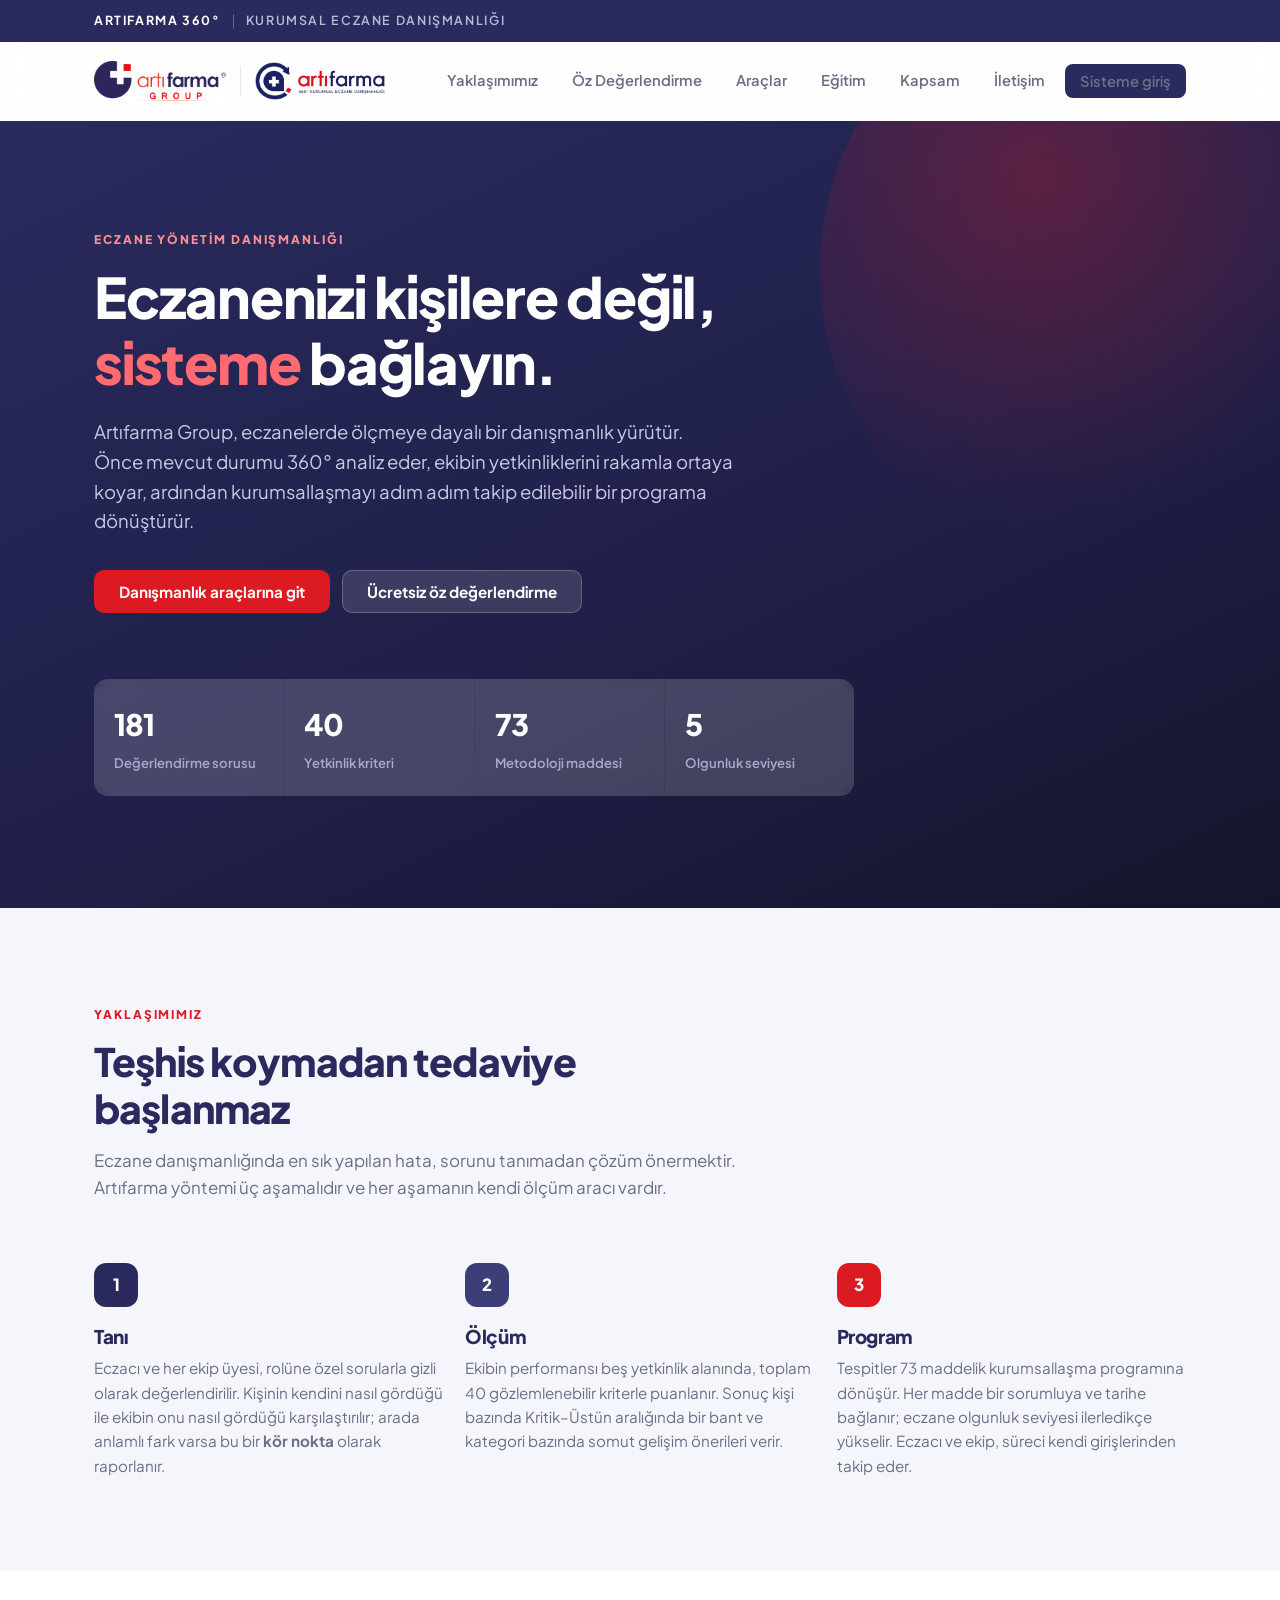
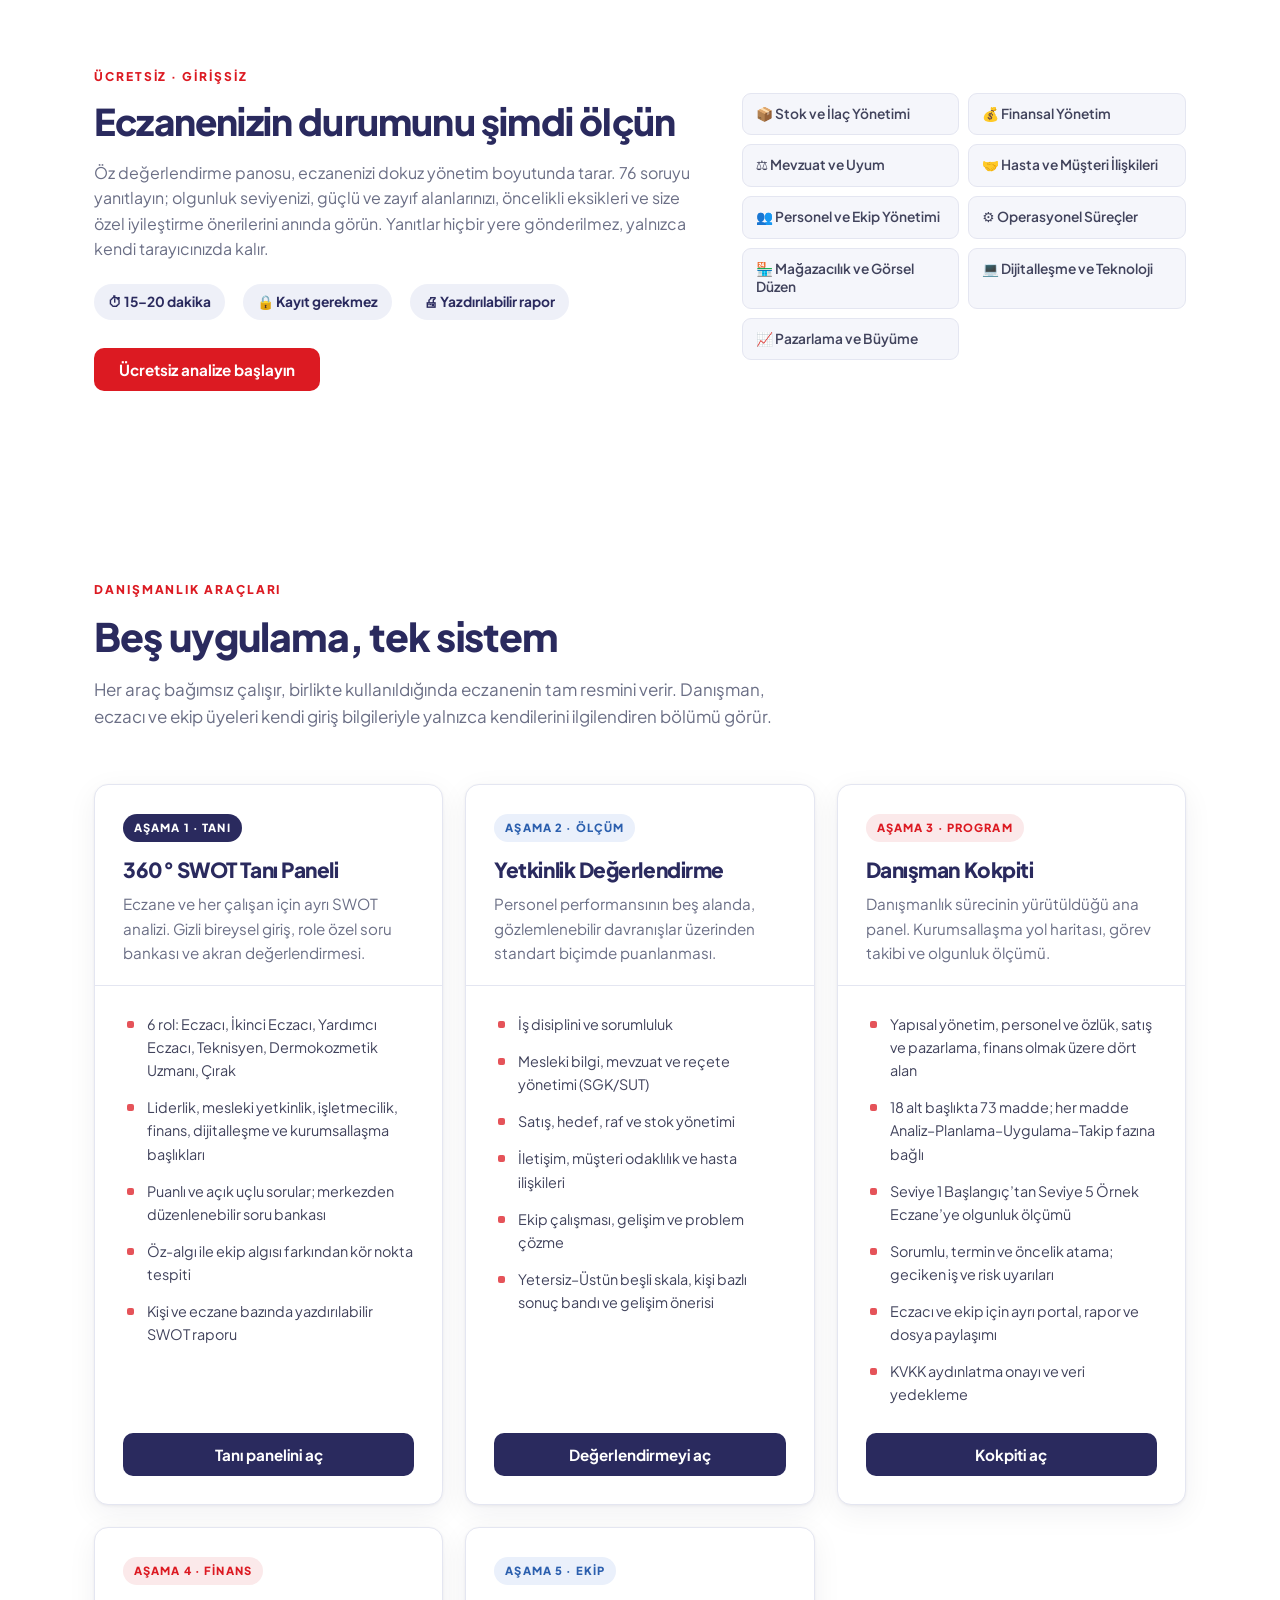
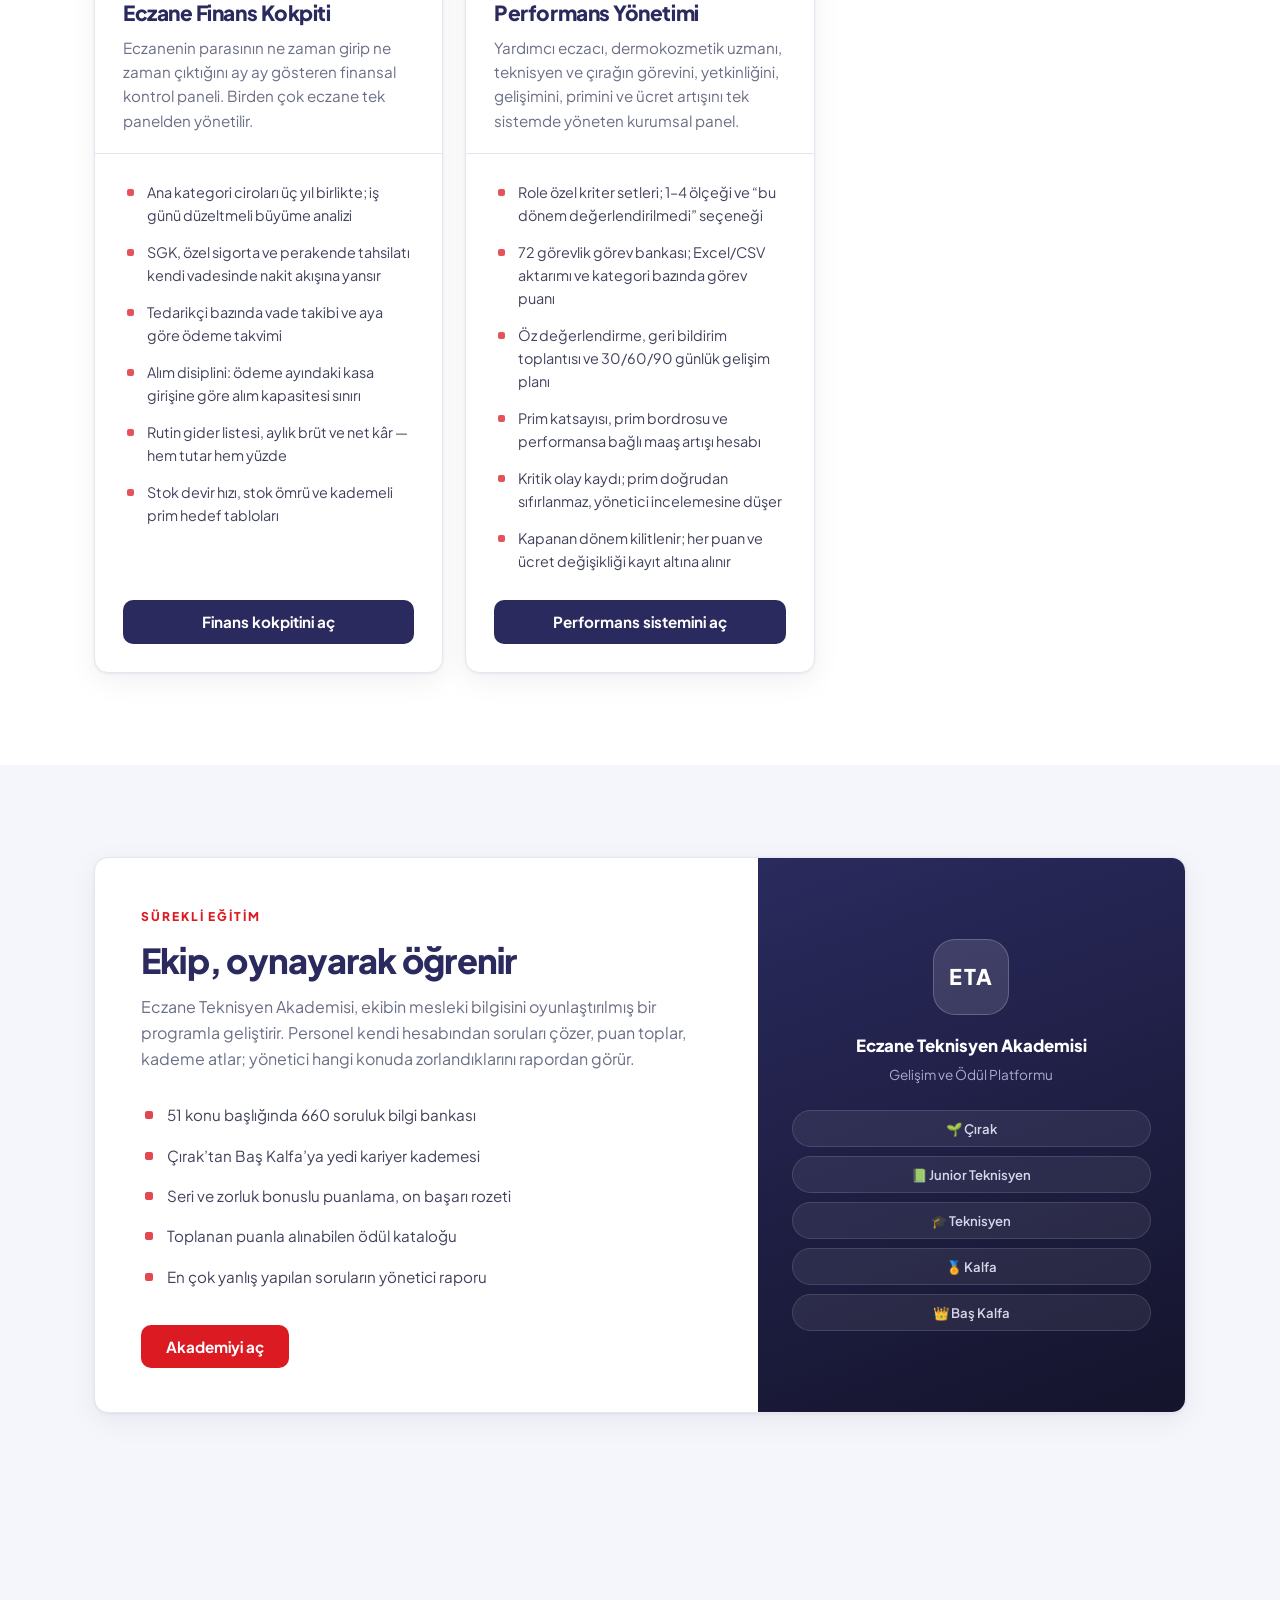
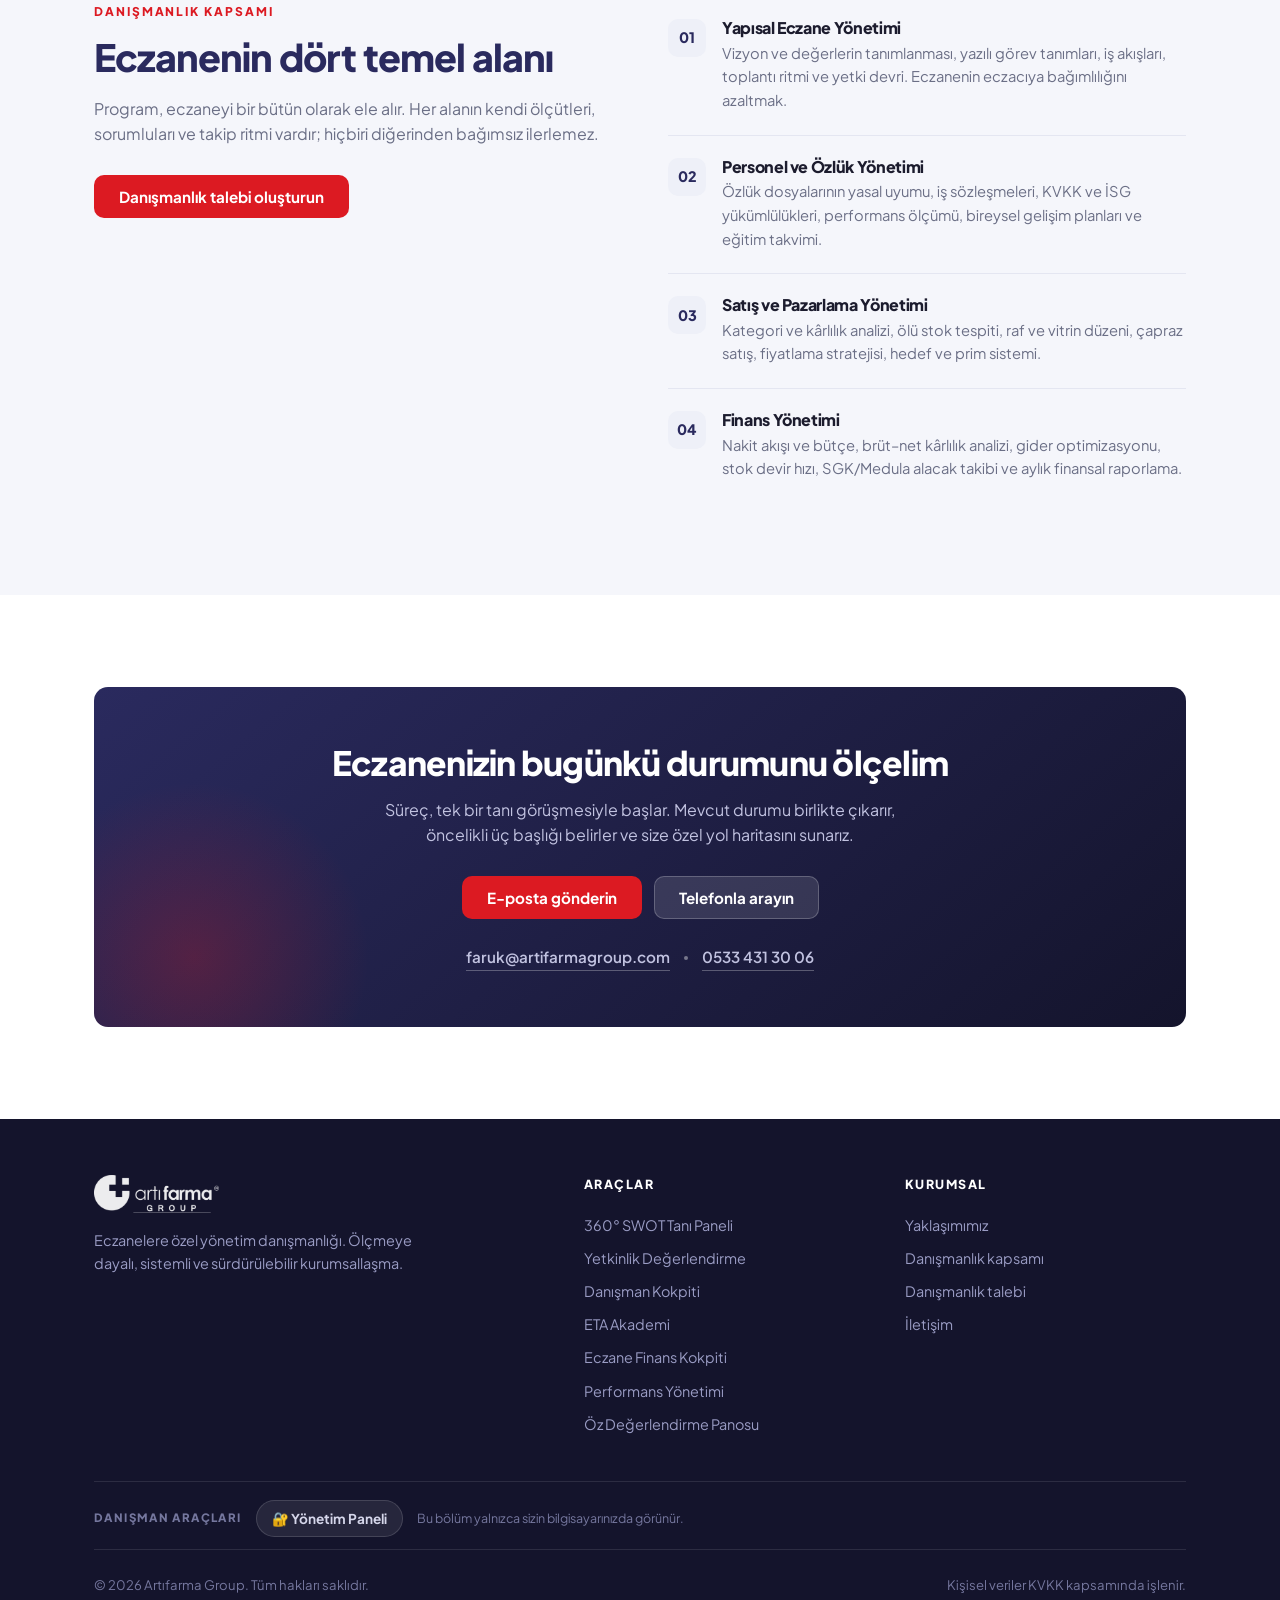
==== index.html @ d16b3c1a "Artifarma Group — yayin surumu Co-Authored-By: Claude Opus 5 (1M context) <noreply@anthropic.com>" ====
<!DOCTYPE html>
<html lang="tr">
<head>
<meta charset="UTF-8">
<meta name="viewport" content="width=device-width, initial-scale=1.0">
<title>Artıfarma Group — Eczane Yönetim Danışmanlığı</title>
<meta name="description" content="Eczanelere özel yönetim danışmanlığı: 360° tanı, personel yetkinlik ölçümü ve 73 maddelik kurumsallaşma programı. Ölçülebilir, sistemli, sürdürülebilir.">
<link rel="icon" href="assets/logo.png">
<link rel="preconnect" href="https://fonts.googleapis.com">
<link rel="preconnect" href="https://fonts.gstatic.com" crossorigin>
<link href="https://fonts.googleapis.com/css2?family=Plus+Jakarta+Sans:wght@400;500;600;700;800&display=swap" rel="stylesheet">
<link rel="stylesheet" href="assets/theme.css">
</head>
<body>

<!-- ======================= PROGRAM ŞERİDİ ======================= -->
<div class="brandstrip">
  <div class="wrap">
    <span class="bs-mark" data-af="serit.ad">ARTIFARMA 360°</span>
    <span class="bs-sep"></span>
    <span class="bs-name" data-af="serit.alt">Kurumsal Eczane Danışmanlığı</span>
  </div>
</div>

<!-- ======================= BAŞLIK ======================= -->
<header class="site-header" id="siteHeader">
  <div class="wrap">
    <nav class="nav">
      <a href="index.html" class="nav-logo" aria-label="Artıfarma Group ana sayfa">
        <img src="assets/logo.png" alt="Artıfarma Group" class="nav-logo-ana">
        <span class="nav-logo-ayrac"></span>
        <img src="assets/logo360.png" alt="Artıfarma 360° Kurumsal Eczane Danışmanlığı"
             class="nav-logo-360"
             onerror="this.previousElementSibling.remove();this.remove()">
      </a>
      <button class="nav-toggle" id="navToggle" aria-label="Menüyü aç" aria-expanded="false">☰</button>
      <div class="nav-links" id="navLinks">
        <a href="#yaklasim">Yaklaşımımız</a>
        <a href="#analiz">Öz Değerlendirme</a>
        <a href="#araclar">Araçlar</a>
        <a href="#egitim">Eğitim</a>
        <a href="#kapsam">Kapsam</a>
        <a href="#iletisim">İletişim</a>
        <a href="#araclar" class="btn btn-navy btn-sm">Sisteme giriş</a>
      </div>
    </nav>
  </div>
</header>

<!-- ======================= KAHRAMAN ======================= -->
<div class="hero">
  <div class="wrap">
    <div class="hero-inner">
      <span class="eyebrow" data-af="hero.ustyazi">Eczane Yönetim Danışmanlığı</span>
      <h1><span data-af="hero.satir1">Eczanenizi kişilere değil,</span><br><em data-af="hero.vurgu">sisteme</em> <span data-af="hero.satir2">bağlayın.</span></h1>
      <p class="lead" data-af="hero.aciklama">
        Artıfarma Group, eczanelerde ölçmeye dayalı bir danışmanlık yürütür.
        Önce mevcut durumu 360° analiz eder, ekibin yetkinliklerini rakamla ortaya koyar,
        ardından kurumsallaşmayı adım adım takip edilebilir bir programa dönüştürür.
      </p>
      <div class="hero-actions">
        <a href="#araclar" class="btn btn-primary" data-af="hero.btn1">Danışmanlık araçlarına git</a>
        <a href="analiz.html" class="btn btn-onDark" data-af="hero.btn2">Ücretsiz öz değerlendirme</a>
      </div>

      <div class="hero-stats">
        <div class="hero-stat"><b data-af="rakam1.sayi">181</b><span data-af="rakam1.etiket">Değerlendirme sorusu</span></div>
        <div class="hero-stat"><b data-af="rakam2.sayi">40</b><span data-af="rakam2.etiket">Yetkinlik kriteri</span></div>
        <div class="hero-stat"><b data-af="rakam3.sayi">73</b><span data-af="rakam3.etiket">Metodoloji maddesi</span></div>
        <div class="hero-stat"><b data-af="rakam4.sayi">5</b><span data-af="rakam4.etiket">Olgunluk seviyesi</span></div>
      </div>
    </div>
  </div>
</div>

<!-- ======================= YAKLAŞIM ======================= -->
<section id="yaklasim">
  <div class="wrap">
    <div class="sec-head">
      <span class="eyebrow" data-af="yaklasim.ustyazi">Yaklaşımımız</span>
      <h2 data-af="yaklasim.baslik">Teşhis koymadan tedaviye başlanmaz</h2>
      <p data-af="yaklasim.aciklama">
        Eczane danışmanlığında en sık yapılan hata, sorunu tanımadan çözüm önermektir.
        Artıfarma yöntemi üç aşamalıdır ve her aşamanın kendi ölçüm aracı vardır.
      </p>
    </div>

    <div class="grid g3">
      <div class="phase">
        <div class="phase-num">1</div>
        <h3 data-af="asama1.baslik">Tanı</h3>
        <p data-af="asama1.metin">
          Eczacı ve her ekip üyesi, rolüne özel sorularla gizli olarak değerlendirilir.
          Kişinin kendini nasıl gördüğü ile ekibin onu nasıl gördüğü karşılaştırılır;
          arada anlamlı fark varsa bu bir <strong>kör nokta</strong> olarak raporlanır.
        </p>
      </div>
      <div class="phase">
        <div class="phase-num">2</div>
        <h3 data-af="asama2.baslik">Ölçüm</h3>
        <p data-af="asama2.metin">
          Ekibin performansı beş yetkinlik alanında, toplam 40 gözlemlenebilir kriterle
          puanlanır. Sonuç kişi bazında Kritik–Üstün aralığında bir bant ve
          kategori bazında somut gelişim önerileri verir.
        </p>
      </div>
      <div class="phase">
        <div class="phase-num">3</div>
        <h3 data-af="asama3.baslik">Program</h3>
        <p data-af="asama3.metin">
          Tespitler 73 maddelik kurumsallaşma programına dönüşür. Her madde bir sorumluya
          ve tarihe bağlanır; eczane olgunluk seviyesi ilerledikçe yükselir.
          Eczacı ve ekip, süreci kendi girişlerinden takip eder.
        </p>
      </div>
    </div>
  </div>
</section>

<!-- ======================= ÖZ DEĞERLENDİRME ======================= -->
<section id="analiz" class="sec-tint">
  <div class="wrap">
    <div class="selftest">
      <div class="st-copy">
        <span class="eyebrow" data-af="analiz.ustyazi">Ücretsiz · Girişsiz</span>
        <h2 data-af="analiz.baslik">Eczanenizin durumunu şimdi ölçün</h2>
        <p data-af="analiz.aciklama">
          Öz değerlendirme panosu, eczanenizi dokuz yönetim boyutunda tarar.
          76 soruyu yanıtlayın; olgunluk seviyenizi, güçlü ve zayıf alanlarınızı,
          öncelikli eksikleri ve size özel iyileştirme önerilerini anında görün.
          Yanıtlar hiçbir yere gönderilmez, yalnızca kendi tarayıcınızda kalır.
        </p>
        <div class="st-meta">
          <span data-af="analiz.sure">⏱ 15–20 dakika</span>
          <span data-af="analiz.kayit">🔒 Kayıt gerekmez</span>
          <span data-af="analiz.cikti">🖨 Yazdırılabilir rapor</span>
        </div>
        <a href="analiz.html" class="btn btn-primary" data-af="analiz.btn">Ücretsiz analize başlayın</a>
      </div>
      <div class="st-domains" data-af-list="analiz.boyutlar">
        <li>📦 Stok ve İlaç Yönetimi</li>
        <li>💰 Finansal Yönetim</li>
        <li>⚖️ Mevzuat ve Uyum</li>
        <li>🤝 Hasta ve Müşteri İlişkileri</li>
        <li>👥 Personel ve Ekip Yönetimi</li>
        <li>⚙️ Operasyonel Süreçler</li>
        <li>🏪 Mağazacılık ve Görsel Düzen</li>
        <li>💻 Dijitalleşme ve Teknoloji</li>
        <li>📈 Pazarlama ve Büyüme</li>
      </div>
    </div>
  </div>
</section>

<!-- ======================= ARAÇLAR ======================= -->
<section id="araclar" class="sec-tint">
  <div class="wrap">
    <div class="sec-head">
      <span class="eyebrow" data-af="araclar.ustyazi">Danışmanlık Araçları</span>
      <h2 data-af="araclar.baslik">Beş uygulama, tek sistem</h2>
      <p data-af="araclar.aciklama">
        Her araç bağımsız çalışır, birlikte kullanıldığında eczanenin tam resmini verir.
        Danışman, eczacı ve ekip üyeleri kendi giriş bilgileriyle yalnızca kendilerini
        ilgilendiren bölümü görür.
      </p>
    </div>

    <div class="grid g3">

      <!-- 1 -->
      <article class="card card-hover tool">
        <div class="tool-top">
          <span class="tool-badge diag" data-af="arac1.rozet">Aşama 1 · Tanı</span>
          <h3 data-af="arac1.baslik">360° SWOT Tanı Paneli</h3>
          <p data-af="arac1.aciklama">
            Eczane ve her çalışan için ayrı SWOT analizi. Gizli bireysel giriş,
            role özel soru bankası ve akran değerlendirmesi.
          </p>
        </div>
        <ul class="tool-list" data-af-list="arac1.maddeler">
          <li>6 rol: Eczacı, İkinci Eczacı, Yardımcı Eczacı, Teknisyen, Dermokozmetik Uzmanı, Çırak</li>
          <li>Liderlik, mesleki yetkinlik, işletmecilik, finans, dijitalleşme ve kurumsallaşma başlıkları</li>
          <li>Puanlı ve açık uçlu sorular; merkezden düzenlenebilir soru bankası</li>
          <li>Öz-algı ile ekip algısı farkından kör nokta tespiti</li>
          <li>Kişi ve eczane bazında yazdırılabilir SWOT raporu</li>
        </ul>
        <div class="tool-foot">
          <a href="swot.html" class="btn btn-navy" data-af="arac1.btn">Tanı panelini aç</a>
        </div>
      </article>

      <!-- 2 -->
      <article class="card card-hover tool">
        <div class="tool-top">
          <span class="tool-badge meas" data-af="arac2.rozet">Aşama 2 · Ölçüm</span>
          <h3 data-af="arac2.baslik">Yetkinlik Değerlendirme</h3>
          <p data-af="arac2.aciklama">
            Personel performansının beş alanda, gözlemlenebilir davranışlar üzerinden
            standart biçimde puanlanması.
          </p>
        </div>
        <ul class="tool-list" data-af-list="arac2.maddeler">
          <li>İş disiplini ve sorumluluk</li>
          <li>Mesleki bilgi, mevzuat ve reçete yönetimi (SGK/SUT)</li>
          <li>Satış, hedef, raf ve stok yönetimi</li>
          <li>İletişim, müşteri odaklılık ve hasta ilişkileri</li>
          <li>Ekip çalışması, gelişim ve problem çözme</li>
          <li>Yetersiz–Üstün beşli skala, kişi bazlı sonuç bandı ve gelişim önerisi</li>
        </ul>
        <div class="tool-foot">
          <a href="yetkinlik.html" class="btn btn-navy" data-af="arac2.btn">Değerlendirmeyi aç</a>
        </div>
      </article>

      <!-- 3 -->
      <article class="card card-hover tool">
        <div class="tool-top">
          <span class="tool-badge prog" data-af="arac3.rozet">Aşama 3 · Program</span>
          <h3 data-af="arac3.baslik">Danışman Kokpiti</h3>
          <p data-af="arac3.aciklama">
            Danışmanlık sürecinin yürütüldüğü ana panel. Kurumsallaşma yol haritası,
            görev takibi ve olgunluk ölçümü.
          </p>
        </div>
        <ul class="tool-list" data-af-list="arac3.maddeler">
          <li>Yapısal yönetim, personel ve özlük, satış ve pazarlama, finans olmak üzere dört alan</li>
          <li>18 alt başlıkta 73 madde; her madde Analiz–Planlama–Uygulama–Takip fazına bağlı</li>
          <li>Seviye 1 Başlangıç’tan Seviye 5 Örnek Eczane’ye olgunluk ölçümü</li>
          <li>Sorumlu, termin ve öncelik atama; geciken iş ve risk uyarıları</li>
          <li>Eczacı ve ekip için ayrı portal, rapor ve dosya paylaşımı</li>
          <li>KVKK aydınlatma onayı ve veri yedekleme</li>
        </ul>
        <div class="tool-foot">
          <a href="program.html" class="btn btn-navy" data-af="arac3.btn">Kokpiti aç</a>
        </div>
      </article>

      <!-- 4 -->
      <article class="card card-hover tool">
        <div class="tool-top">
          <span class="tool-badge prog" data-af="arac4.rozet">Aşama 4 · Finans</span>
          <h3 data-af="arac4.baslik">Eczane Finans Kokpiti</h3>
          <p data-af="arac4.aciklama">
            Eczanenin parasının ne zaman girip ne zaman çıktığını ay ay gösteren
            finansal kontrol paneli. Birden çok eczane tek panelden yönetilir.
          </p>
        </div>
        <ul class="tool-list" data-af-list="arac4.maddeler">
          <li>Ana kategori ciroları üç yıl birlikte; iş günü düzeltmeli büyüme analizi</li>
          <li>SGK, özel sigorta ve perakende tahsilatı kendi vadesinde nakit akışına yansır</li>
          <li>Tedarikçi bazında vade takibi ve aya göre ödeme takvimi</li>
          <li>Alım disiplini: ödeme ayındaki kasa girişine göre alım kapasitesi sınırı</li>
          <li>Rutin gider listesi, aylık brüt ve net kâr — hem tutar hem yüzde</li>
          <li>Stok devir hızı, stok ömrü ve kademeli prim hedef tabloları</li>
        </ul>
        <div class="tool-foot">
          <a href="finans.html" class="btn btn-navy" data-af="arac4.btn">Finans kokpitini aç</a>
        </div>
      </article>

      <!-- 5 -->
      <article class="card card-hover tool">
        <div class="tool-top">
          <span class="tool-badge meas" data-af="arac5.rozet">Aşama 5 · Ekip</span>
          <h3 data-af="arac5.baslik">Performans Yönetimi</h3>
          <p data-af="arac5.aciklama">
            Yardımcı eczacı, dermokozmetik uzmanı, teknisyen ve çırağın görevini, yetkinliğini,
            gelişimini, primini ve ücret artışını tek sistemde yöneten kurumsal panel.
          </p>
        </div>
        <ul class="tool-list" data-af-list="arac5.maddeler">
          <li>Role özel kriter setleri; 1–4 ölçeği ve “bu dönem değerlendirilmedi” seçeneği</li>
          <li>72 görevlik görev bankası; Excel/CSV aktarımı ve kategori bazında görev puanı</li>
          <li>Öz değerlendirme, geri bildirim toplantısı ve 30/60/90 günlük gelişim planı</li>
          <li>Prim katsayısı, prim bordrosu ve performansa bağlı maaş artışı hesabı</li>
          <li>Kritik olay kaydı; prim doğrudan sıfırlanmaz, yönetici incelemesine düşer</li>
          <li>Kapanan dönem kilitlenir; her puan ve ücret değişikliği kayıt altına alınır</li>
        </ul>
        <div class="tool-foot">
          <a href="performans.html" class="btn btn-navy" data-af="arac5.btn">Performans sistemini aç</a>
        </div>
      </article>

    </div>
  </div>
</section>

<!-- ======================= EĞİTİM ======================= -->
<section id="egitim">
  <div class="wrap">
    <div class="edu">
      <div class="edu-main">
        <span class="eyebrow" data-af="egitim.ustyazi">Sürekli Eğitim</span>
        <h2 data-af="egitim.baslik">Ekip, oynayarak öğrenir</h2>
        <p data-af="egitim.aciklama">
          Eczane Teknisyen Akademisi, ekibin mesleki bilgisini oyunlaştırılmış bir
          programla geliştirir. Personel kendi hesabından soruları çözer, puan toplar,
          kademe atlar; yönetici hangi konuda zorlandıklarını rapordan görür.
        </p>
        <ul class="edu-list" data-af-list="egitim.maddeler">
          <li>51 konu başlığında 660 soruluk bilgi bankası</li>
          <li>Çırak’tan Baş Kalfa’ya yedi kariyer kademesi</li>
          <li>Seri ve zorluk bonuslu puanlama, on başarı rozeti</li>
          <li>Toplanan puanla alınabilen ödül kataloğu</li>
          <li>En çok yanlış yapılan soruların yönetici raporu</li>
        </ul>
        <a href="egitim.html" class="btn btn-primary" data-af="egitim.btn">Akademiyi aç</a>
      </div>
      <div class="edu-side">
        <div class="edu-badge">ETA</div>
        <div class="edu-name" data-af="egitim.kutuBaslik">Eczane Teknisyen Akademisi</div>
        <div class="edu-sub" data-af="egitim.kutuAlt">Gelişim ve Ödül Platformu</div>
        <div class="edu-levels">
          <span>🌱 Çırak</span><span>📗 Junior Teknisyen</span><span>🎓 Teknisyen</span>
          <span>🏅 Kalfa</span><span>👑 Baş Kalfa</span>
        </div>
      </div>
    </div>
  </div>
</section>

<!-- ======================= KAPSAM ======================= -->
<section id="kapsam">
  <div class="wrap">
    <div class="grid g2" style="gap:56px;align-items:start">
      <div>
        <span class="eyebrow" data-af="kapsam.ustyazi">Danışmanlık Kapsamı</span>
        <h2 style="font-size:clamp(1.8rem,3.4vw,2.35rem);color:var(--navy);margin-bottom:16px" data-af="kapsam.baslik">
          Eczanenin dört temel alanı
        </h2>
        <p style="color:var(--muted);margin-bottom:28px" data-af="kapsam.aciklama">
          Program, eczaneyi bir bütün olarak ele alır. Her alanın kendi ölçütleri,
          sorumluları ve takip ritmi vardır; hiçbiri diğerinden bağımsız ilerlemez.
        </p>
        <a href="iletisim.html" class="btn btn-primary" data-af="kapsam.btn">Danışmanlık talebi oluşturun</a>
      </div>

      <div>
        <div class="scope">
          <div class="scope-mark">01</div>
          <div>
            <h4 data-af="alan1.baslik">Yapısal Eczane Yönetimi</h4>
            <p data-af="alan1.metin">Vizyon ve değerlerin tanımlanması, yazılı görev tanımları, iş akışları,
               toplantı ritmi ve yetki devri. Eczanenin eczacıya bağımlılığını azaltmak.</p>
          </div>
        </div>
        <div class="scope">
          <div class="scope-mark">02</div>
          <div>
            <h4 data-af="alan2.baslik">Personel ve Özlük Yönetimi</h4>
            <p data-af="alan2.metin">Özlük dosyalarının yasal uyumu, iş sözleşmeleri, KVKK ve İSG yükümlülükleri,
               performans ölçümü, bireysel gelişim planları ve eğitim takvimi.</p>
          </div>
        </div>
        <div class="scope">
          <div class="scope-mark">03</div>
          <div>
            <h4 data-af="alan3.baslik">Satış ve Pazarlama Yönetimi</h4>
            <p data-af="alan3.metin">Kategori ve kârlılık analizi, ölü stok tespiti, raf ve vitrin düzeni,
               çapraz satış, fiyatlama stratejisi, hedef ve prim sistemi.</p>
          </div>
        </div>
        <div class="scope">
          <div class="scope-mark">04</div>
          <div>
            <h4 data-af="alan4.baslik">Finans Yönetimi</h4>
            <p data-af="alan4.metin">Nakit akışı ve bütçe, brüt–net kârlılık analizi, gider optimizasyonu,
               stok devir hızı, SGK/Medula alacak takibi ve aylık finansal raporlama.</p>
          </div>
        </div>
      </div>
    </div>
  </div>
</section>

<!-- ======================= İLETİŞİM ======================= -->
<section id="iletisim" class="sec-tint">
  <div class="wrap">
    <div class="cta">
      <h2 data-af="iletisim.baslik">Eczanenizin bugünkü durumunu ölçelim</h2>
      <p data-af="iletisim.metin">
        Süreç, tek bir tanı görüşmesiyle başlar. Mevcut durumu birlikte çıkarır,
        öncelikli üç başlığı belirler ve size özel yol haritasını sunarız.
      </p>
      <div class="hero-actions" style="justify-content:center">
        <a href="mailto:faruk@artifarmagroup.com" class="btn btn-primary" data-af="iletisim.epostaBtn" data-af-mail="iletisim.eposta">E-posta gönderin</a>
        <a href="tel:+905334313006" class="btn btn-onDark" data-af="iletisim.telBtn" data-af-tel="iletisim.telefon">Telefonla arayın</a>
      </div>
      <div class="cta-contact">
        <a href="mailto:faruk@artifarmagroup.com" data-af-mailtext>faruk@artifarmagroup.com</a>
        <span class="dot"></span>
        <a href="tel:+905334313006" data-af-teltext>0533 431 30 06</a>
      </div>
    </div>
  </div>
</section>

<!-- ======================= ALT BİLGİ ======================= -->
<footer class="site-footer">
  <div class="wrap">
    <div class="footer-grid">
      <div>
        <img src="assets/logo.png" alt="Artıfarma Group">
        <p style="max-width:340px" data-af="footer.aciklama">
          Eczanelere özel yönetim danışmanlığı. Ölçmeye dayalı, sistemli ve
          sürdürülebilir kurumsallaşma.
        </p>
      </div>
      <div>
        <h5>Araçlar</h5>
        <ul>
          <li><a href="swot.html">360° SWOT Tanı Paneli</a></li>
          <li><a href="yetkinlik.html">Yetkinlik Değerlendirme</a></li>
          <li><a href="program.html">Danışman Kokpiti</a></li>
          <li><a href="egitim.html">ETA Akademi</a></li>
          <li><a href="finans.html">Eczane Finans Kokpiti</a></li>
          <li><a href="performans.html">Performans Yönetimi</a></li>
          <li><a href="analiz.html">Öz Değerlendirme Panosu</a></li>
        </ul>
      </div>
      <div>
        <h5>Kurumsal</h5>
        <ul>
          <li><a href="#yaklasim">Yaklaşımımız</a></li>
          <li><a href="#kapsam">Danışmanlık kapsamı</a></li>
          <li><a href="iletisim.html">Danışmanlık talebi</a></li>
          <li><a href="#iletisim">İletişim</a></li>
        </ul>
      </div>
    </div>
    <div class="yerel-araclar" id="yerelAraclar" hidden>
      <span>Danışman araçları</span>
      <a href="admin.html">🔐 Yönetim Paneli</a>
      <em>Bu bölüm yalnızca sizin bilgisayarınızda görünür.</em>
    </div>
    <div class="footer-bottom">
      <span>© <span id="yil">2026</span> <span data-af="footer.telif">Artıfarma Group. Tüm hakları saklıdır.</span></span>
      <span data-af="footer.kvkk">Kişisel veriler KVKK kapsamında işlenir.</span>
    </div>
  </div>
</footer>

<script>
  // Sayfa kaydırılınca başlık çubuğuna ince bir çizgi ekle
  var header = document.getElementById('siteHeader');
  var onScroll = function () {
    header.classList.toggle('scrolled', window.scrollY > 10);
  };
  window.addEventListener('scroll', onScroll, { passive: true });
  onScroll();

  // Mobil menü
  var toggle = document.getElementById('navToggle');
  var links = document.getElementById('navLinks');
  toggle.addEventListener('click', function () {
    var open = links.classList.toggle('open');
    toggle.setAttribute('aria-expanded', String(open));
    toggle.textContent = open ? '✕' : '☰';
  });
  links.addEventListener('click', function (e) {
    if (e.target.tagName === 'A') {
      links.classList.remove('open');
      toggle.setAttribute('aria-expanded', 'false');
      toggle.textContent = '☰';
    }
  });

  // Yıl
  document.getElementById('yil').textContent = new Date().getFullYear();

  // Danışman araçları yalnızca yerelde (dosyadan ya da localhost) görünür;
  // yayına gönderilen sitede bu dosyalar bulunmaz.
  var yerel = !location.hostname
    || location.hostname === 'localhost'
    || location.hostname === '127.0.0.1';
  if (yerel) document.getElementById('yerelAraclar').hidden = false;
</script>

</body>
</html>
---- assets/theme.css ----
/* =========================================================
   ARTIFARMA GROUP — Ortak Tasarım Sistemi
   Marka renkleri logodan alınmıştır (lacivert #2A2A5E · kırmızı #DC1A22)
   ========================================================= */

:root{
  /* Marka */
  --navy:#2A2A5E;
  --navy-700:#22224d;
  --navy-900:#14142c;
  --red:#DC1A22;
  --red-700:#b71219;
  --red-tint:#FBE9EA;

  /* Yüzeyler */
  --bg:#F5F6FB;
  --card:#FFFFFF;
  --line:#E4E6F1;
  --tint:#EEF0F8;

  /* Metin */
  --ink:#1c1c2e;
  --muted:#6b6f86;
  --faint:#9a9db4;

  /* Durum */
  --green:#1F9D6B;
  --amber:#E08A0B;

  /* Ölçü */
  --r:14px;
  --r-sm:10px;
  --maxw:1140px;
  --shadow:0 1px 3px rgba(20,20,50,.06), 0 8px 30px rgba(20,20,50,.06);
  --shadow-lg:0 20px 60px rgba(20,20,50,.14);
  --font:'Plus Jakarta Sans', -apple-system, BlinkMacSystemFont, 'Segoe UI', system-ui, sans-serif;
}

*,*::before,*::after{box-sizing:border-box}
html{scroll-behavior:smooth;scroll-padding-top:88px}
body{
  margin:0;
  font-family:var(--font);
  background:var(--bg);
  color:var(--ink);
  font-size:16px;
  line-height:1.6;
  -webkit-font-smoothing:antialiased;
}
img{max-width:100%;display:block}
a{color:inherit;text-decoration:none}
h1,h2,h3,h4{margin:0;font-weight:800;letter-spacing:-.022em;line-height:1.18}
p{margin:0}
ul{margin:0;padding:0;list-style:none}

.wrap{max-width:var(--maxw);margin:0 auto;padding:0 24px}
section{padding:92px 0}
.sec-tint{background:var(--card)}

/* ---------- Tipografi yardımcıları ---------- */
.eyebrow{
  display:inline-block;font-size:.75rem;font-weight:800;letter-spacing:.16em;
  text-transform:uppercase;color:var(--red);margin-bottom:14px;
}
.sec-head{max-width:680px;margin-bottom:54px}
.sec-head h2{font-size:clamp(1.8rem,3.6vw,2.45rem);margin-bottom:16px;color:var(--navy)}
.sec-head p{color:var(--muted);font-size:1.06rem}

/* ---------- Düğmeler ---------- */
.btn{
  display:inline-flex;align-items:center;justify-content:center;gap:9px;
  padding:13px 24px;border-radius:var(--r-sm);
  font-family:inherit;font-weight:700;font-size:.95rem;line-height:1;
  border:1.5px solid transparent;cursor:pointer;transition:.16s ease;
  white-space:nowrap;
}
.btn-primary{background:var(--red);color:#fff}
.btn-primary:hover{background:var(--red-700);transform:translateY(-1px)}
.btn-navy{background:var(--navy);color:#fff}
.btn-navy:hover{background:var(--navy-700);transform:translateY(-1px)}
.btn-line{background:transparent;color:var(--navy);border-color:var(--line)}
.btn-line:hover{border-color:var(--navy)}
.btn-onDark{background:rgba(255,255,255,.12);color:#fff;border-color:rgba(255,255,255,.22)}
.btn-onDark:hover{background:rgba(255,255,255,.2)}
.btn-sm{padding:9px 16px;font-size:.85rem}

/* ---------- Program şeridi (sayfanın en üstü) ---------- */
.brandstrip{background:var(--navy);color:#fff}
.brandstrip .wrap{
  display:flex;align-items:center;gap:12px;
  height:42px;font-size:.78rem;font-weight:700;
}
.brandstrip .bs-mark{letter-spacing:.13em;text-transform:uppercase}
.brandstrip .bs-sep{width:1px;height:15px;background:rgba(255,255,255,.28);flex:none}
.brandstrip .bs-name{
  letter-spacing:.13em;text-transform:uppercase;
  color:#b9bad8;font-weight:600;
}
@media (max-width:560px){
  .brandstrip .wrap{height:auto;padding-top:9px;padding-bottom:9px;font-size:.66rem;gap:9px}
  .brandstrip .bs-sep{display:none}
  .brandstrip .bs-name{letter-spacing:.09em}
}

/* ---------- Başlık / Navigasyon ---------- */
.site-header{
  position:sticky;top:0;z-index:60;
  background:rgba(255,255,255,.9);
  backdrop-filter:blur(14px);
  border-bottom:1px solid transparent;
  transition:.2s;
}
.site-header.scrolled{border-bottom-color:var(--line);box-shadow:0 4px 20px rgba(20,20,50,.05)}
.nav{display:flex;align-items:center;justify-content:space-between;gap:24px;height:78px}
.nav-logo{display:inline-flex;align-items:center;gap:14px}
.nav-logo-ana{height:40px;width:auto}
.nav-logo-ayrac{width:1px;height:30px;background:var(--line);flex:none}
.nav-logo-360{height:38px;width:auto}
.nav-links{display:flex;align-items:center;gap:6px}
.nav-links a{
  padding:9px 14px;border-radius:8px;font-size:.92rem;font-weight:600;color:var(--muted);
  transition:.14s;
}
.nav-links a:hover{color:var(--navy);background:var(--tint)}
.nav-toggle{display:none;width:42px;height:42px;border:none;background:var(--tint);border-radius:10px;
  color:var(--navy);font-size:20px;cursor:pointer;align-items:center;justify-content:center}

/* ---------- Kahraman bölümü ---------- */
.hero{
  background:linear-gradient(155deg,var(--navy) 0%,#20204a 55%,var(--navy-900) 100%);
  color:#fff;position:relative;overflow:hidden;
  padding:104px 0 112px;
}
.hero::after{
  content:"";position:absolute;right:-160px;top:-160px;width:620px;height:620px;border-radius:50%;
  background:radial-gradient(circle at 35% 35%, rgba(220,26,34,.30), transparent 62%);
  pointer-events:none;
}
.hero .wrap{position:relative;z-index:1}
.hero-inner{max-width:760px}
.hero .eyebrow{color:#ff8f93}
.hero h1{font-size:clamp(2.1rem,5vw,3.5rem);margin-bottom:22px}
.hero h1 em{font-style:normal;color:#ff6b70}
.hero p.lead{font-size:1.16rem;color:#c9cae6;max-width:640px;margin-bottom:34px}
.hero-actions{display:flex;gap:12px;flex-wrap:wrap}

.hero-stats{
  display:grid;grid-template-columns:repeat(4,1fr);gap:1px;
  margin-top:66px;background:rgba(255,255,255,.14);
  border-radius:var(--r);overflow:hidden;
}
.hero-stat{background:rgba(255,255,255,.04);padding:22px 20px;backdrop-filter:blur(4px)}
.hero-stat b{display:block;font-size:1.85rem;font-weight:800;color:#fff;letter-spacing:-.03em}
.hero-stat span{font-size:.82rem;color:#a9aad0;font-weight:600}

/* ---------- Kartlar ---------- */
.grid{display:grid;gap:22px}
.g2{grid-template-columns:repeat(2,1fr)}
.g3{grid-template-columns:repeat(3,1fr)}
.g4{grid-template-columns:repeat(4,1fr)}

.card{
  background:var(--card);border:1px solid var(--line);border-radius:var(--r);
  padding:30px;box-shadow:var(--shadow);transition:.2s ease;
}
.card-hover:hover{transform:translateY(-3px);box-shadow:var(--shadow-lg);border-color:#d3d6e8}

/* ---------- Aşama (metodoloji) ---------- */
.phase{position:relative;padding-top:8px}
.phase-num{
  width:44px;height:44px;border-radius:12px;background:var(--navy);color:#fff;
  display:flex;align-items:center;justify-content:center;font-weight:800;font-size:1.05rem;
  margin-bottom:18px;
}
.phase:nth-child(2) .phase-num{background:#3d3d78}
.phase:nth-child(3) .phase-num{background:var(--red)}
.phase h3{font-size:1.18rem;margin-bottom:9px;color:var(--navy)}
.phase p{color:var(--muted);font-size:.95rem}

/* ---------- Araç kartları ---------- */
.tool{display:flex;flex-direction:column;height:100%;padding:0;overflow:hidden}
.tool-top{padding:28px 28px 0}
.tool-badge{
  display:inline-flex;align-items:center;gap:7px;font-size:.7rem;font-weight:800;
  letter-spacing:.1em;text-transform:uppercase;padding:5px 11px;border-radius:20px;margin-bottom:16px;
}
.tool-badge.diag{background:var(--navy);color:#fff}
.tool-badge.meas{background:#eaf0fb;color:#2b5fae}
.tool-badge.prog{background:var(--red-tint);color:var(--red)}
.tool h3{font-size:1.3rem;color:var(--navy);margin-bottom:10px}
.tool > .tool-top > p{color:var(--muted);font-size:.95rem;margin-bottom:20px}
.tool-list{border-top:1px solid var(--line);padding:20px 28px;flex:1}
.tool-list li{
  font-size:.9rem;color:#41435c;padding:7px 0 7px 24px;position:relative;
}
.tool-list li::before{
  content:"";position:absolute;left:4px;top:15px;width:7px;height:7px;border-radius:2px;
  background:var(--red);opacity:.75;
}
.tool-foot{padding:0 28px 28px}
.tool-foot .btn{width:100%}

/* ---------- Kapsam listesi ---------- */
.scope{display:flex;align-items:flex-start;gap:16px;padding:22px 0;border-top:1px solid var(--line)}
.scope:first-child{border-top:none}
.scope-mark{
  width:38px;height:38px;border-radius:10px;background:var(--tint);color:var(--navy);
  display:flex;align-items:center;justify-content:center;font-weight:800;font-size:.9rem;flex-shrink:0;
}
.scope h4{font-size:1rem;color:var(--ink);margin-bottom:4px}
.scope p{color:var(--muted);font-size:.92rem}

/* ---------- Öz değerlendirme ---------- */
.selftest{display:grid;grid-template-columns:1.35fr 1fr;gap:48px;align-items:center}
.st-copy h2{font-size:clamp(1.7rem,3.2vw,2.3rem);color:var(--navy);margin-bottom:16px}
.st-copy > p{color:var(--muted);margin-bottom:22px;max-width:56ch}
.st-meta{display:flex;gap:18px;flex-wrap:wrap;margin-bottom:28px}
.st-meta span{font-size:.86rem;font-weight:700;color:var(--navy);background:var(--tint);
  padding:7px 14px;border-radius:20px}
.st-domains{display:grid;grid-template-columns:1fr 1fr;gap:9px;list-style:none}
.st-domains li{
  font-size:.86rem;font-weight:600;color:#41435c;background:var(--bg);
  border:1px solid var(--line);border-radius:9px;padding:11px 13px;line-height:1.35;
}
@media (max-width:860px){
  .selftest{grid-template-columns:1fr;gap:32px}
  .st-domains{grid-template-columns:1fr 1fr}
}
@media (max-width:520px){.st-domains{grid-template-columns:1fr}}

/* ---------- Eğitim bölümü ---------- */
.edu{
  display:grid;grid-template-columns:1.55fr 1fr;gap:0;
  background:var(--card);border:1px solid var(--line);border-radius:var(--r);
  box-shadow:var(--shadow);overflow:hidden;
}
.edu-main{padding:44px 46px}
.edu-main h2{font-size:clamp(1.6rem,3vw,2.15rem);color:var(--navy);margin-bottom:14px}
.edu-main > p{color:var(--muted);margin-bottom:24px;max-width:52ch}
.edu-list{margin-bottom:28px}
.edu-list li{font-size:.95rem;color:#41435c;padding:8px 0 8px 26px;position:relative}
.edu-list li::before{
  content:"";position:absolute;left:4px;top:16px;width:8px;height:8px;border-radius:2px;
  background:var(--red);opacity:.8;
}
.edu-side{
  background:linear-gradient(160deg,var(--navy),var(--navy-900));
  color:#fff;padding:44px 34px;display:flex;flex-direction:column;
  align-items:center;justify-content:center;text-align:center;
}
.edu-badge{
  width:76px;height:76px;border-radius:22px;background:rgba(255,255,255,.12);
  border:1px solid rgba(255,255,255,.2);
  display:flex;align-items:center;justify-content:center;
  font-weight:800;font-size:1.35rem;letter-spacing:.06em;margin-bottom:18px;
}
.edu-name{font-weight:800;font-size:1.05rem;margin-bottom:4px}
.edu-sub{font-size:.85rem;color:#a9aad0;margin-bottom:24px}
.edu-levels{display:flex;flex-direction:column;gap:9px;width:100%}
.edu-levels span{
  background:rgba(255,255,255,.07);border:1px solid rgba(255,255,255,.12);
  border-radius:20px;padding:7px 14px;font-size:.82rem;font-weight:600;color:#d5d6ea;
}
@media (max-width:860px){
  .edu{grid-template-columns:1fr}
  .edu-main{padding:32px 26px}
  .edu-side{padding:34px 26px}
  .edu-levels{flex-direction:row;flex-wrap:wrap;justify-content:center}
}

/* ---------- Çağrı bandı ---------- */
.cta{
  background:linear-gradient(140deg,var(--navy),var(--navy-900));
  border-radius:var(--r);padding:56px 48px;color:#fff;text-align:center;
  position:relative;overflow:hidden;
}
.cta::before{
  content:"";position:absolute;left:-90px;bottom:-120px;width:380px;height:380px;border-radius:50%;
  background:radial-gradient(circle,rgba(220,26,34,.26),transparent 65%);
}
.cta > *{position:relative;z-index:1}
.cta h2{font-size:clamp(1.6rem,3vw,2.1rem);margin-bottom:14px}
.cta p{color:#c1c2e0;max-width:560px;margin:0 auto 28px}

.cta-contact{
  display:flex;align-items:center;justify-content:center;gap:14px;flex-wrap:wrap;
  margin-top:26px;font-size:.95rem;font-weight:600;color:#c1c2e0;
}
.cta-contact a{border-bottom:1px solid rgba(255,255,255,.28);padding-bottom:1px;transition:.15s}
.cta-contact a:hover{color:#fff;border-bottom-color:#fff}
.cta-contact .dot{width:4px;height:4px;border-radius:50%;background:rgba(255,255,255,.4);flex:none}
@media (max-width:480px){.cta-contact .dot{display:none}.cta-contact{gap:8px;flex-direction:column}}

/* ---------- İletişim / talep formu sayfası ---------- */
.form-page{padding:64px 0 88px}
.form-grid{display:grid;grid-template-columns:1fr 1.05fr;gap:56px;align-items:start}
.form-intro h1{font-size:clamp(1.8rem,3.4vw,2.5rem);color:var(--navy);margin-bottom:18px}
.form-intro > p{color:var(--muted);margin-bottom:26px}
.form-points{margin-bottom:30px}
.form-points li{font-size:.95rem;color:#41435c;padding:8px 0 8px 28px;position:relative}
.form-points li::before{
  content:"✓";position:absolute;left:0;top:8px;color:var(--green);font-weight:800;font-size:.95rem;
}
.form-direct{border-top:1px solid var(--line);padding-top:22px;display:flex;flex-direction:column;gap:6px}
.form-direct span{font-size:.8rem;font-weight:700;letter-spacing:.1em;text-transform:uppercase;color:var(--muted)}
.form-direct a{font-weight:700;color:var(--navy);width:fit-content;border-bottom:1px solid var(--line)}
.form-direct a:hover{border-bottom-color:var(--navy)}

.form-card{
  background:var(--card);border:1px solid var(--line);border-radius:var(--r);
  padding:34px 32px;box-shadow:var(--shadow);
}
.gizli{position:absolute;left:-9999px;width:1px;height:1px;overflow:hidden}
.fld{margin-bottom:17px}
.fld-row{display:grid;grid-template-columns:1fr 1fr;gap:16px}
.fld label{display:block;font-size:.78rem;font-weight:700;letter-spacing:.05em;
  text-transform:uppercase;color:var(--muted);margin-bottom:6px}
.fld label b{color:var(--red);font-weight:700}
.fld input,.fld select,.fld textarea{
  width:100%;font-family:inherit;font-size:.95rem;color:var(--ink);
  padding:12px 13px;border:1.5px solid var(--line);border-radius:var(--r-sm);
  background:#fff;transition:.14s;
}
.fld input:focus,.fld select:focus,.fld textarea:focus{outline:none;border-color:var(--navy)}
.fld input:invalid:not(:placeholder-shown){border-color:#e8b4b6}
.fld textarea{resize:vertical;line-height:1.6}
.onay{display:flex;gap:11px;align-items:flex-start;margin:6px 0 22px;cursor:pointer}
.onay input{width:19px;height:19px;margin-top:2px;accent-color:var(--navy);flex:none}
.onay span{font-size:.86rem;color:#41435c;line-height:1.55}
.onay a{color:var(--navy);font-weight:700;border-bottom:1px solid var(--line)}
.btn.genis{width:100%}

.form-durum{margin-top:14px;font-size:.88rem;line-height:1.6}
.form-durum.uyari{
  background:#fdf6e6;border:1px solid #f0e0b5;color:#7a5c06;
  border-radius:var(--r-sm);padding:14px 16px;
}
.yedek-dugmeler{display:flex;gap:10px;flex-wrap:wrap;margin-top:14px}
.sonuc{text-align:center;padding:26px 10px}
.sonuc-ikon{
  width:58px;height:58px;border-radius:50%;background:#e9f7f0;color:var(--green);
  display:flex;align-items:center;justify-content:center;font-size:1.7rem;font-weight:800;
  margin:0 auto 18px;
}
.sonuc h3{font-size:1.3rem;color:var(--navy);margin-bottom:8px}
.sonuc p{color:var(--muted);margin-bottom:22px}

.kvkk-kutu{
  margin-top:52px;background:var(--card);border:1px solid var(--line);
  border-radius:var(--r);padding:28px 30px;scroll-margin-top:100px;
}
.kvkk-kutu h3{font-size:1rem;color:var(--navy);margin-bottom:10px}
.kvkk-kutu p{color:var(--muted);font-size:.9rem;line-height:1.7}
.kvkk-kutu a{color:var(--navy);font-weight:600;border-bottom:1px solid var(--line)}

@media (max-width:900px){
  .form-grid{grid-template-columns:1fr;gap:38px}
}
@media (max-width:520px){
  .fld-row{grid-template-columns:1fr;gap:0}
  .form-card{padding:26px 22px}
}

/* ---------- Alt bilgi ---------- */
.site-footer{background:var(--navy-900);color:#9a9cc4;padding:56px 0 32px;font-size:.9rem}
.footer-grid{display:grid;grid-template-columns:1.6fr 1fr 1fr;gap:40px;margin-bottom:40px}
.site-footer img{height:38px;margin-bottom:16px;filter:brightness(0) invert(1);opacity:.92}
.site-footer h5{color:#fff;font-size:.78rem;letter-spacing:.12em;text-transform:uppercase;margin:0 0 14px;font-weight:800}
.site-footer li{padding:5px 0}
.site-footer a:hover{color:#fff}
.yerel-araclar{
  display:flex;align-items:center;gap:14px;flex-wrap:wrap;
  border-top:1px solid rgba(255,255,255,.1);padding:18px 0 4px;margin-bottom:8px;
  font-size:.85rem;
}
.yerel-araclar > span{font-size:.72rem;font-weight:800;letter-spacing:.12em;
  text-transform:uppercase;color:#75779e}
.yerel-araclar a{
  background:rgba(255,255,255,.08);border:1px solid rgba(255,255,255,.14);
  border-radius:20px;padding:7px 15px;font-weight:700;color:#d5d6ea;transition:.14s;
}
.yerel-araclar a:hover{background:rgba(255,255,255,.16);color:#fff}
.yerel-araclar em{font-style:normal;font-size:.78rem;color:#75779e}

.footer-bottom{
  border-top:1px solid rgba(255,255,255,.1);padding-top:24px;
  display:flex;justify-content:space-between;gap:16px;flex-wrap:wrap;font-size:.82rem;color:#75779e;
}

/* Not: araç sayfalarındaki "Araçlar" dönüş düğmesinin stili
   assets/core.js içine gömülüdür (CSS çakışmasını önlemek için). */

/* ---------- Duyarlılık ---------- */
@media (max-width:960px){
  .g3,.g4{grid-template-columns:repeat(2,1fr)}
  .hero-stats{grid-template-columns:repeat(2,1fr)}
  .footer-grid{grid-template-columns:1fr 1fr}
}
/* ---------- Dokunmatik hedefler ----------
   Parmakla kullanımda bağlantıların en az ~44px yüksekliğinde olması gerekir;
   masaüstünde satır aralığını bozmamak için yalnızca küçük ekranlarda uygulanır. */
@media (hover:none), (max-width:720px){
  .site-footer li a,
  .footer-bottom a,
  .yerel-araclar a,
  .form-direct a,
  .onay a,
  .kvkk-kutu a,
  .cta-contact a{
    display:inline-flex;align-items:center;min-height:44px;
  }
  .site-footer li{padding:0}
  .nav-links a{min-height:44px}
  .tool-list li,.edu-list li,.form-points li{padding-top:9px;padding-bottom:9px}
}

@media (max-width:720px){
  section{padding:64px 0}
  .nav-logo{gap:9px}
  .nav-logo-ana{height:32px}
  .nav-logo-360{height:30px}
  .nav-logo-ayrac{height:22px}
  .nav-links{
    display:none;position:absolute;top:78px;left:0;right:0;
    flex-direction:column;align-items:stretch;gap:2px;
    background:var(--card);border-bottom:1px solid var(--line);padding:12px 16px 18px;
    box-shadow:0 12px 30px rgba(20,20,50,.1);
  }
  .nav-links.open{display:flex}
  .nav-links a{padding:12px 14px}
  .nav-links .btn{margin-top:8px}
  .nav-toggle{display:flex}
  .g2,.g3,.g4{grid-template-columns:1fr}
  .hero{padding:72px 0 80px}
  .cta{padding:40px 24px}
  .footer-grid{grid-template-columns:1fr;gap:28px}
  .card{padding:24px}
}
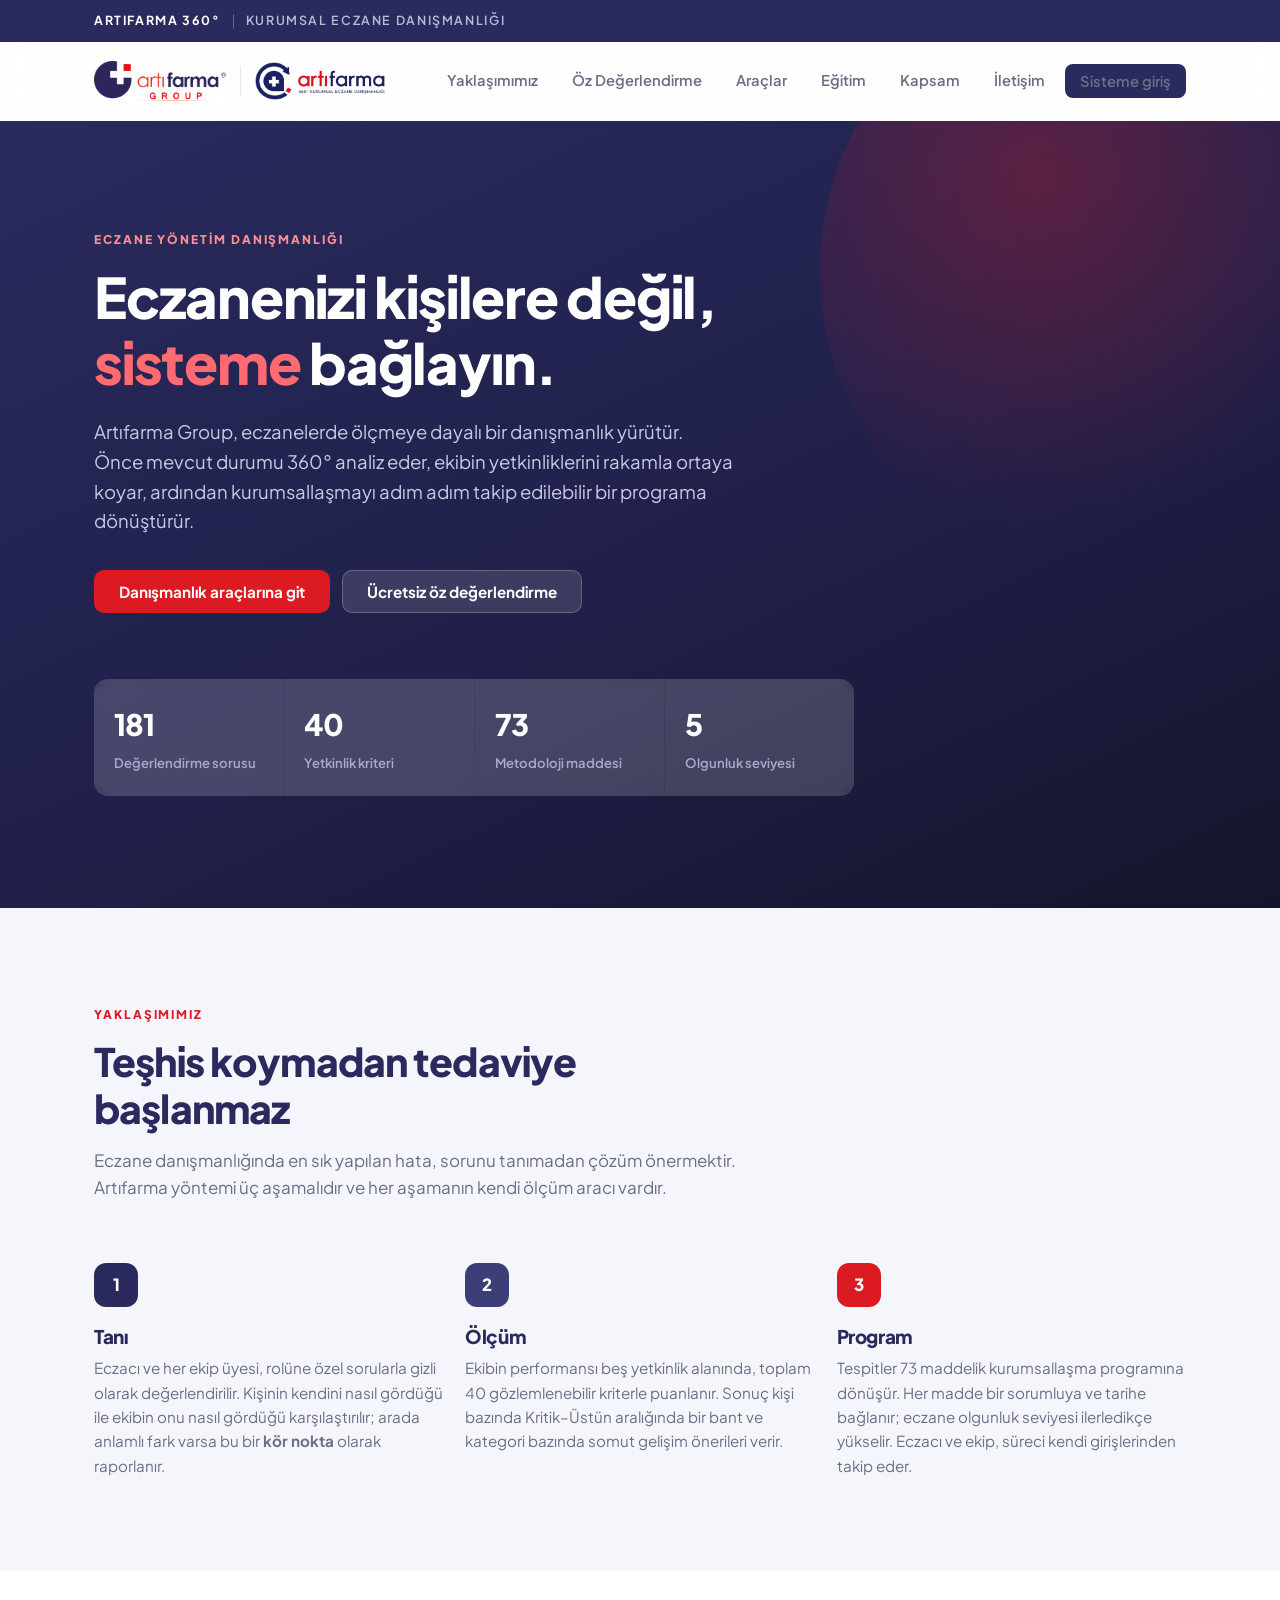
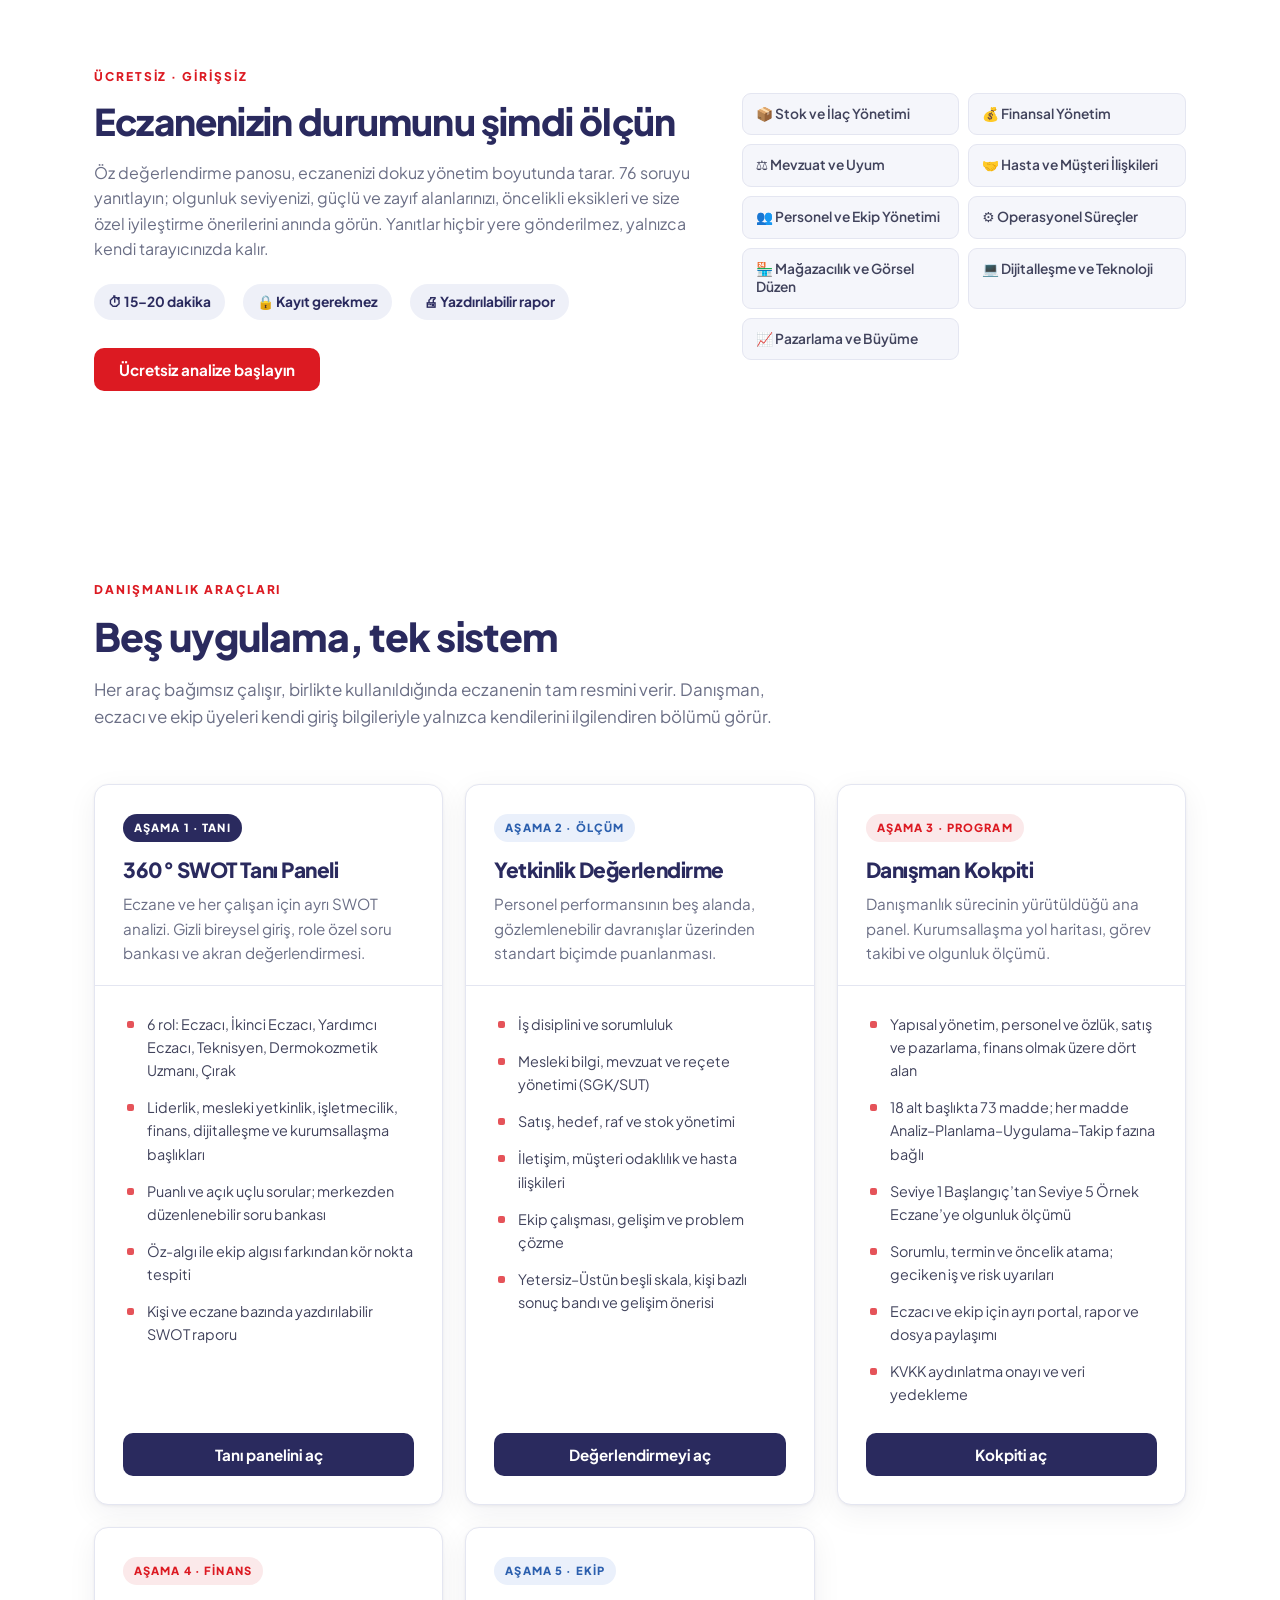
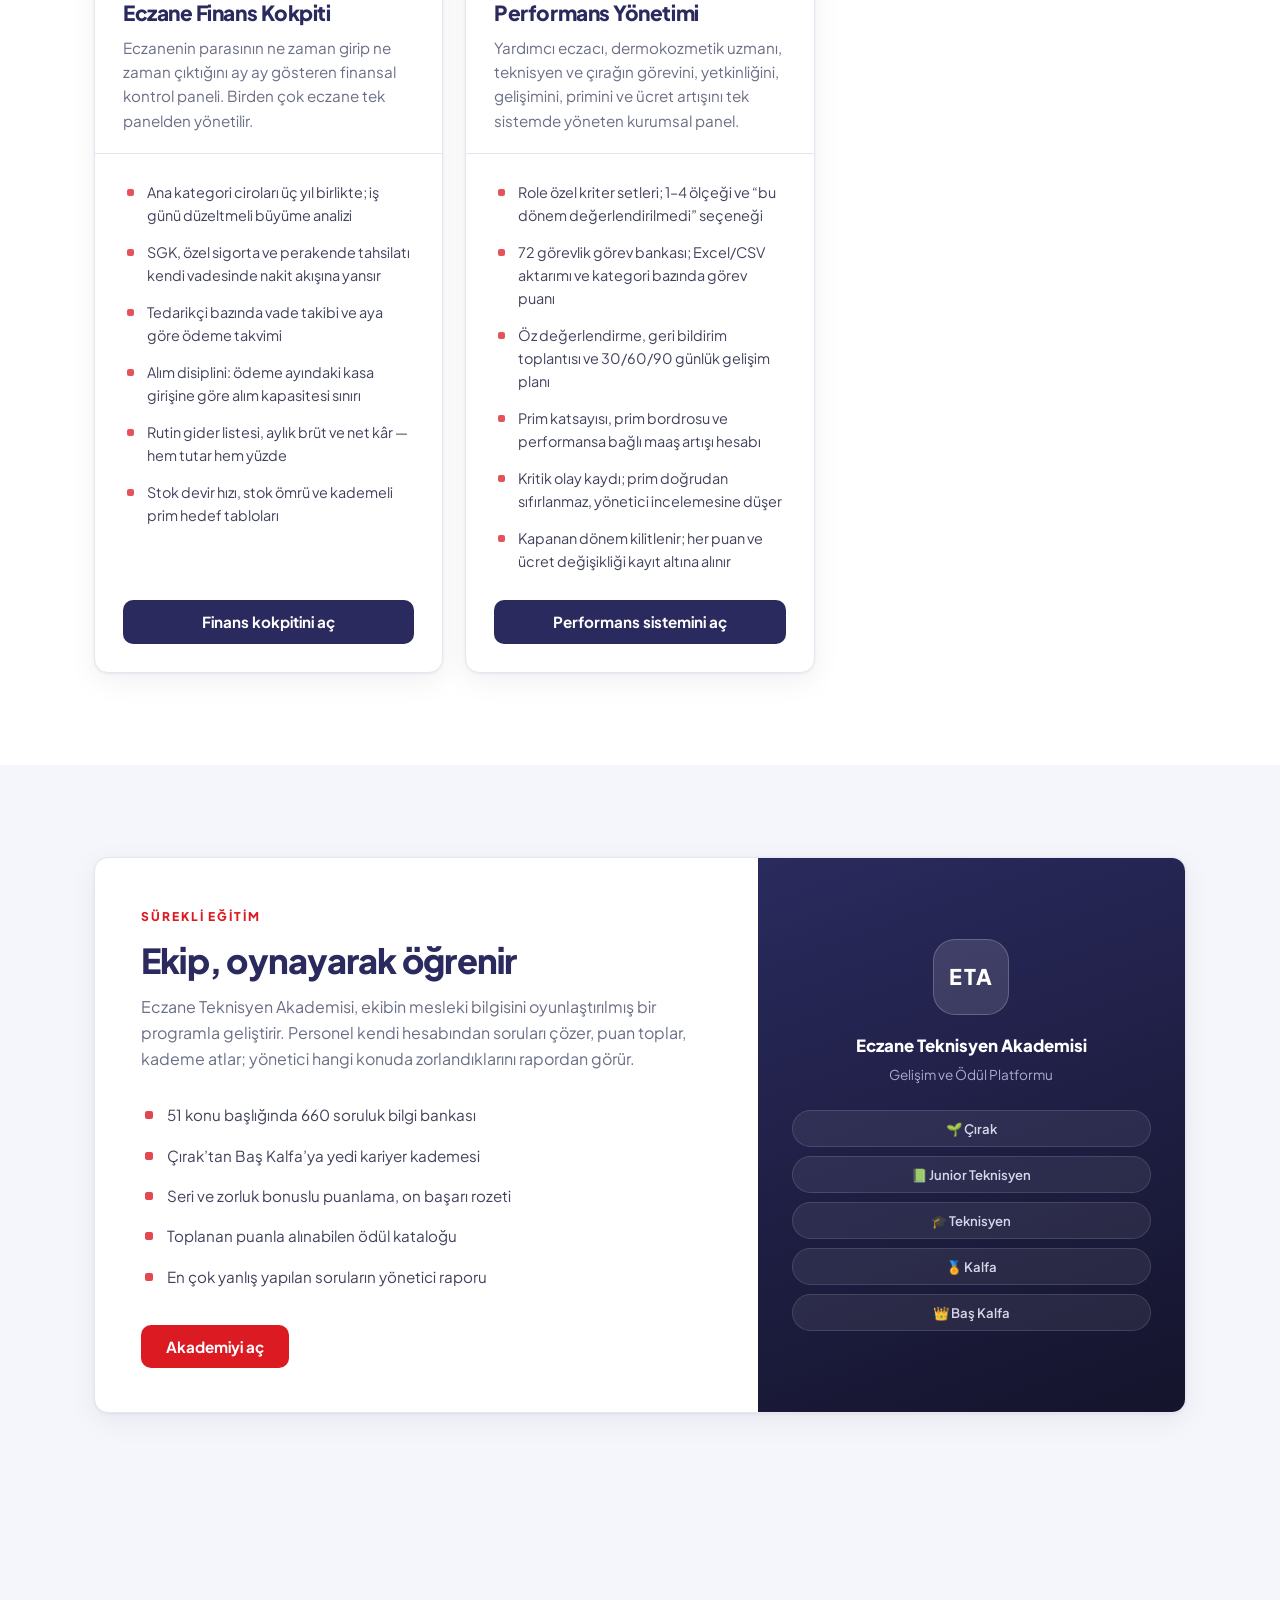
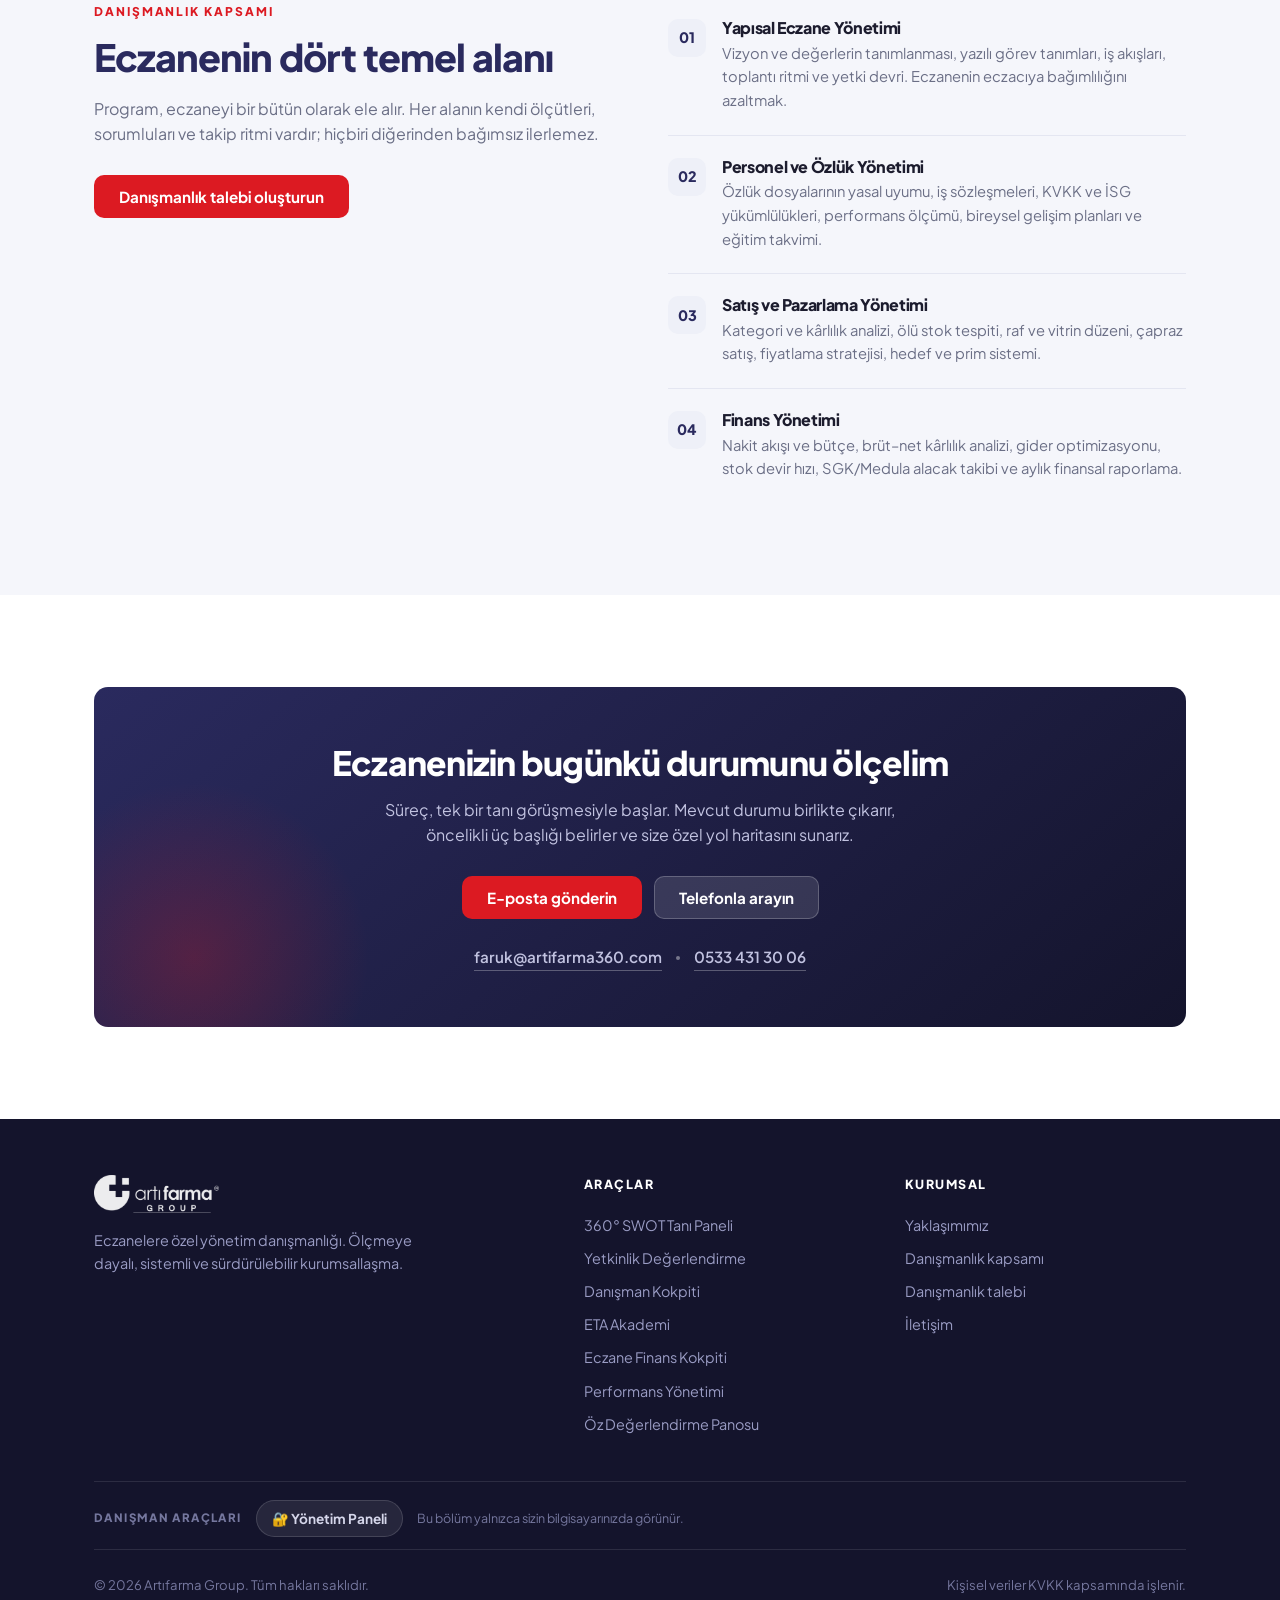
==== commit c6243efd: "Yayın güncellemesi — 2026-08-20 17:46" ====
--- a/index.html
+++ b/index.html
@@ -383,11 +383,11 @@
         öncelikli üç başlığı belirler ve size özel yol haritasını sunarız.
       </p>
       <div class="hero-actions" style="justify-content:center">
-        <a href="mailto:faruk@artifarmagroup.com" class="btn btn-primary" data-af="iletisim.epostaBtn" data-af-mail="iletisim.eposta">E-posta gönderin</a>
+        <a href="mailto:faruk@artifarma360.com" class="btn btn-primary" data-af="iletisim.epostaBtn" data-af-mail="iletisim.eposta">E-posta gönderin</a>
         <a href="tel:+905334313006" class="btn btn-onDark" data-af="iletisim.telBtn" data-af-tel="iletisim.telefon">Telefonla arayın</a>
       </div>
       <div class="cta-contact">
-        <a href="mailto:faruk@artifarmagroup.com" data-af-mailtext>faruk@artifarmagroup.com</a>
+        <a href="mailto:faruk@artifarma360.com" data-af-mailtext>faruk@artifarma360.com</a>
         <span class="dot"></span>
         <a href="tel:+905334313006" data-af-teltext>0533 431 30 06</a>
       </div>
